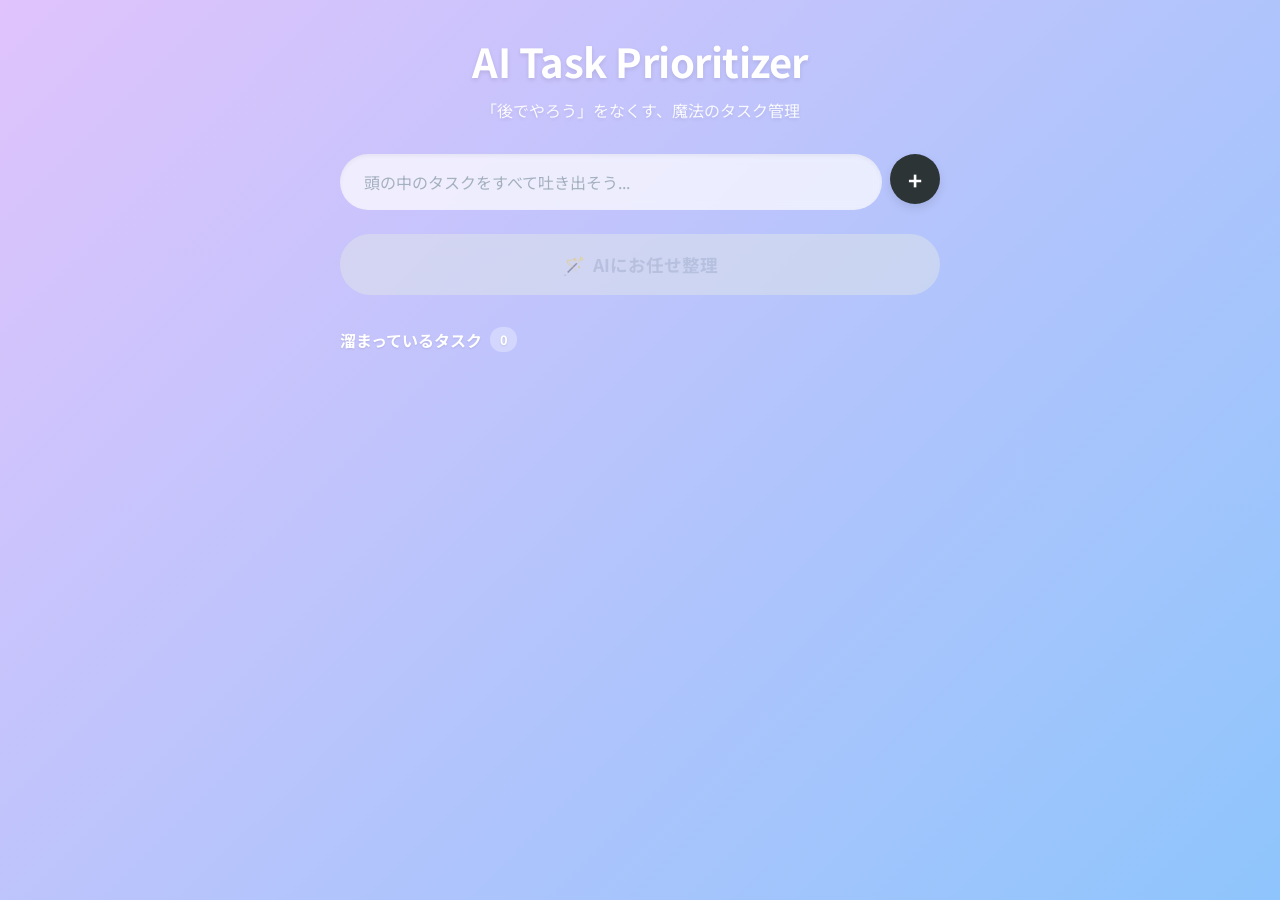
==== prototype/index.html @ 8d8c9c88 "feat(lecture3): プロトタイプv1の追加" ====
<!DOCTYPE html>
<html lang="ja">
<head>
    <meta charset="UTF-8">
    <meta name="viewport" content="width=device-width, initial-scale=1.0">
    <title>AI Task Prioritizer</title>
    <link rel="stylesheet" href="style.css">
    <link href="https://fonts.googleapis.com/css2?family=Noto+Sans+JP:wght@400;500;700&display=swap" rel="stylesheet">
</head>
<body>
    <div class="app-container">
        <header>
            <h1>AI Task Prioritizer</h1>
            <p class="subtitle">「後でやろう」をなくす、魔法のタスク管理</p>
        </header>

        <main>
            <!-- 1番やるべきことハイライト表示エリア -->
            <section id="focus-area" class="focus-area hidden">
                <h2>✨ 今すぐやるべきタスク ✨</h2>
                <div id="primary-task" class="primary-task-card">
                    <!-- JSでタスク名が挿入される -->
                </div>
                <button id="complete-primary-btn" class="btn primary-action">完了して次へ</button>
            </section>

            <!-- タスク入力エリア -->
            <section class="input-section">
                <form id="task-form">
                    <input type="text" id="task-input" placeholder="頭の中のタスクをすべて吐き出そう..." autocomplete="off">
                    <button type="submit" class="btn add-btn">+</button>
                </form>
            </section>

            <!-- アクションエリア -->
            <section class="action-section">
                <button id="ai-sort-btn" class="btn magic-btn" disabled>
                    <span class="magic-icon">🪄</span> AIにお任せ整理
                </button>
            </section>

            <!-- タスクリスト -->
            <section class="list-section">
                <h3>溜まっているタスク <span id="task-count" class="badge">0</span></h3>
                <ul id="task-list" class="task-list">
                    <!-- JSでタスクが追加される -->
                </ul>
            </section>
        </main>
    </div>

    <script src="app.js"></script>
</body>
</html>
---- prototype/style.css ----
:root {
    --bg-gradient-start: #e0c3fc;
    --bg-gradient-end: #8ec5fc;
    --glass-bg: rgba(255, 255, 255, 0.4);
    --glass-border: rgba(255, 255, 255, 0.6);
    --glass-shadow: 0 8px 32px 0 rgba(31, 38, 135, 0.15);
    --text-main: #2d3436;
    --text-muted: #636e72;
    --primary-color: #6c5ce7;
    --primary-hover: #5f27cd;
    --danger: #ff7675;
}

* {
    box-sizing: border-box;
    margin: 0;
    padding: 0;
}

body {
    font-family: 'Noto Sans JP', sans-serif;
    background: linear-gradient(135deg, var(--bg-gradient-start) 0%, var(--bg-gradient-end) 100%);
    background-attachment: fixed;
    color: var(--text-main);
    min-height: 100vh;
    display: flex;
    justify-content: center;
    align-items: flex-start;
    padding: 2rem 1rem;
}

/* 共通グラスモーフィズム */
.glass {
    background: var(--glass-bg);
    backdrop-filter: blur(12px);
    -webkit-backdrop-filter: blur(12px);
    border-radius: 16px;
    border: 1px solid var(--glass-border);
    box-shadow: var(--glass-shadow);
}

.app-container {
    width: 100%;
    max-width: 600px;
}

header {
    text-align: center;
    margin-bottom: 2rem;
    color: #fff;
    text-shadow: 0 2px 4px rgba(0,0,0,0.1);
}

header h1 {
    font-size: 2.5rem;
    font-weight: 700;
    margin-bottom: 0.5rem;
    letter-spacing: -0.5px;
}

.subtitle {
    font-size: 1rem;
    opacity: 0.9;
}

/* フォーカスエリア（一番大事なタスク） */
.focus-area {
    background: rgba(255, 255, 255, 0.85);
    border-radius: 20px;
    padding: 2rem;
    text-align: center;
    margin-bottom: 2rem;
    box-shadow: 0 20px 40px rgba(0,0,0,0.1);
    transform: translateY(0);
    transition: all 0.4s cubic-bezier(0.175, 0.885, 0.32, 1.275);
    border: 2px solid #fff;
}

.focus-area.hidden {
    display: none;
    opacity: 0;
    transform: translateY(-20px);
}

.focus-area h2 {
    color: var(--primary-color);
    font-size: 1.2rem;
    margin-bottom: 1.5rem;
}

.primary-task-card {
    font-size: 1.5rem;
    font-weight: 700;
    color: var(--text-main);
    margin-bottom: 1.5rem;
    word-break: break-all;
    line-height: 1.4;
}

/* 入力エリア */
.input-section form {
    display: flex;
    gap: 0.5rem;
    margin-bottom: 1.5rem;
}

#task-input {
    flex-grow: 1;
    padding: 1rem 1.5rem;
    border: none;
    border-radius: 50px;
    font-size: 1rem;
    background: rgba(255, 255, 255, 0.7);
    box-shadow: inset 0 2px 4px rgba(0,0,0,0.05);
    backdrop-filter: blur(5px);
    transition: all 0.3s ease;
    font-family: inherit;
    color: var(--text-main);
}

#task-input:focus {
    outline: none;
    background: rgba(255, 255, 255, 0.95);
    box-shadow: 0 0 0 3px rgba(108, 92, 231, 0.3);
}

#task-input::placeholder {
    color: #a4b0be;
}

/* ボタン類 */
.btn {
    cursor: pointer;
    border: none;
    border-radius: 50px;
    font-weight: 700;
    font-family: inherit;
    transition: all 0.2s ease;
}

.add-btn {
    width: 50px;
    height: 50px;
    border-radius: 50%;
    background: var(--text-main);
    color: white;
    font-size: 1.5rem;
    display: flex;
    align-items: center;
    justify-content: center;
    box-shadow: 0 4px 10px rgba(0,0,0,0.1);
}

.add-btn:hover {
    transform: scale(1.05);
    background: #000;
}

.action-section {
    text-align: center;
    margin-bottom: 2rem;
}

.magic-btn {
    background: linear-gradient(45deg, #FF9A9E 0%, #FECFEF 99%, #FECFEF 100%);
    color: #333;
    padding: 1rem 2rem;
    font-size: 1.1rem;
    border-radius: 50px;
    box-shadow: 0 8px 20px rgba(255, 154, 158, 0.4);
    width: 100%;
    display: flex;
    justify-content: center;
    align-items: center;
    gap: 0.5rem;
    border: 2px solid white;
}

.magic-btn:hover:not(:disabled) {
    transform: translateY(-2px);
    box-shadow: 0 10px 25px rgba(255, 154, 158, 0.6);
}

.magic-btn:disabled {
    opacity: 0.5;
    cursor: not-allowed;
    background: #dfe6e9;
    box-shadow: none;
    border-color: transparent;
    color: #b2bec3;
}

.primary-action {
    background: var(--primary-color);
    color: white;
    padding: 0.8rem 2rem;
    font-size: 1rem;
    box-shadow: 0 4px 15px rgba(108, 92, 231, 0.4);
}

.primary-action:hover {
    background: var(--primary-hover);
    transform: translateY(-2px);
}

/* タスクリスト */
.list-section h3 {
    font-size: 1rem;
    color: #fff;
    margin-bottom: 1rem;
    display: flex;
    align-items: center;
    gap: 0.5rem;
    text-shadow: 0 1px 2px rgba(0,0,0,0.1);
}

.badge {
    background: rgba(255,255,255,0.3);
    padding: 0.2rem 0.6rem;
    border-radius: 12px;
    font-size: 0.8rem;
}

.task-list {
    list-style: none;
    display: flex;
    flex-direction: column;
    gap: 0.8rem;
}

.task-item {
    background: rgba(255, 255, 255, 0.6);
    backdrop-filter: blur(10px);
    padding: 1rem 1.2rem;
    border-radius: 12px;
    display: flex;
    justify-content: space-between;
    align-items: center;
    border: 1px solid rgba(255, 255, 255, 0.8);
    box-shadow: 0 4px 6px rgba(0,0,0,0.05);
    transition: all 0.3s ease;
    animation: slideIn 0.3s ease-out forwards;
}

.task-item:hover {
    background: rgba(255, 255, 255, 0.8);
    transform: translateX(5px);
}

.task-content {
    flex-grow: 1;
    margin-right: 1rem;
    word-break: break-word;
    line-height: 1.4;
}

.delete-btn {
    background: transparent;
    border: none;
    color: #b2bec3;
    cursor: pointer;
    font-size: 1.2rem;
    width: 32px;
    height: 32px;
    border-radius: 50%;
    display: flex;
    align-items: center;
    justify-content: center;
    transition: all 0.2s;
}

.delete-btn:hover {
    background: rgba(255, 118, 117, 0.1);
    color: var(--danger);
}

/* アニメーション用クラス */
.highlight-anim {
    animation: pulse 1s infinite alternate;
}

.fade-out {
    animation: fadeOut 0.3s ease forwards;
}

@keyframes slideIn {
    from { opacity: 0; transform: translateY(10px); }
    to { opacity: 1; transform: translateY(0); }
}

@keyframes fadeOut {
    to { opacity: 0; transform: scale(0.9); }
}

@keyframes pulse {
    from { box-shadow: 0 0 0 0 rgba(108, 92, 231, 0.4); }
    to { box-shadow: 0 0 0 15px rgba(108, 92, 231, 0); }
}

/* 並び替え時のアニメーション補助 */
.sorting-flip {
    transition: transform 0.5s ease-in-out;
}
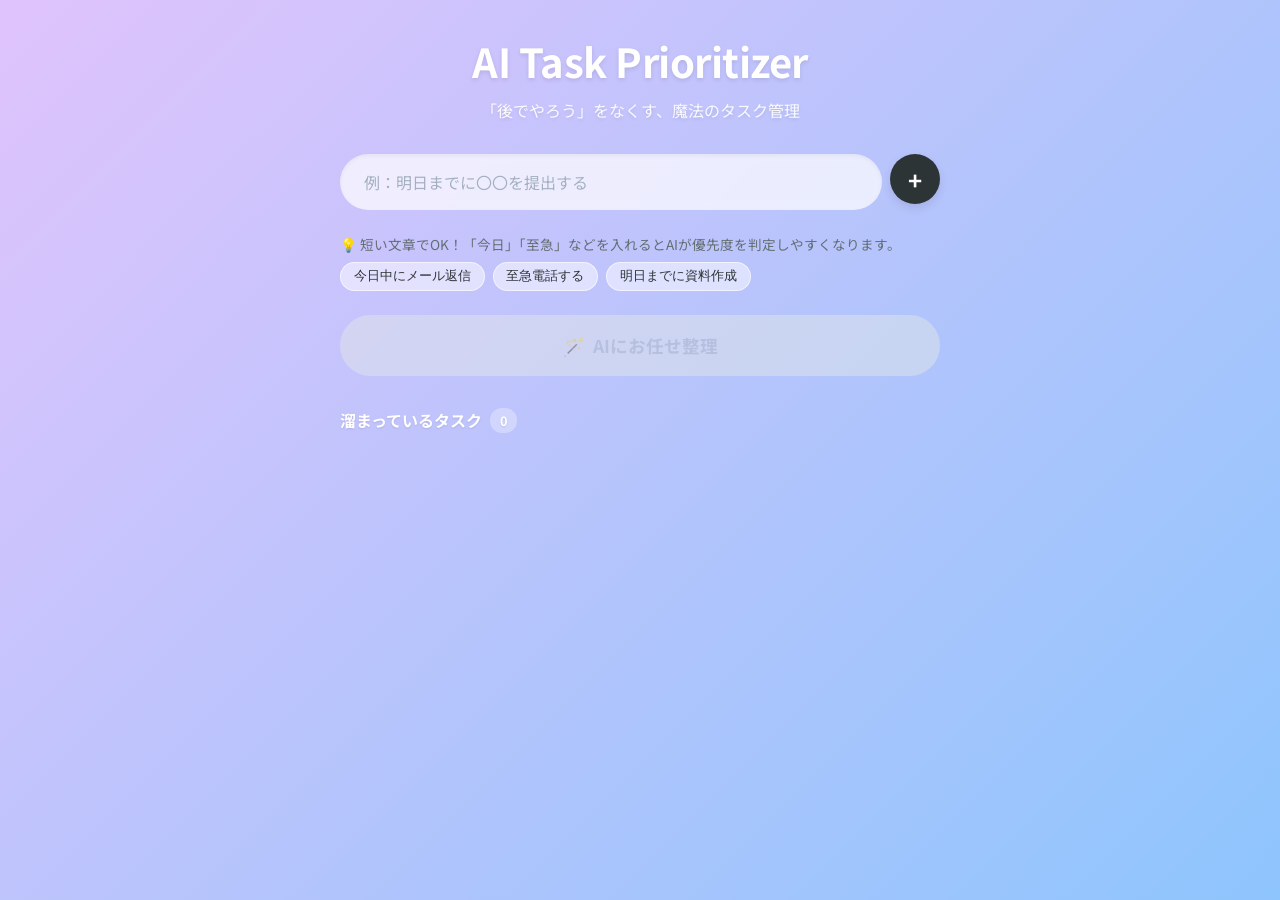
==== commit 8af6dadd: "feat(prototype): 予定入力のヒントとクイック追加ボタンを実装" ====
--- a/prototype/index.html
+++ b/prototype/index.html
@@ -27,9 +27,17 @@
             <!-- タスク入力エリア -->
             <section class="input-section">
                 <form id="task-form">
-                    <input type="text" id="task-input" placeholder="頭の中のタスクをすべて吐き出そう..." autocomplete="off">
+                    <input type="text" id="task-input" placeholder="例：明日までに〇〇を提出する" autocomplete="off">
                     <button type="submit" class="btn add-btn">+</button>
                 </form>
+                <div class="input-hints">
+                    <p class="hint-text">💡 短い文章でOK！「今日」「至急」などを入れるとAIが優先度を判定しやすくなります。</p>
+                    <div class="quick-adds">
+                        <button type="button" class="quick-tag">今日中にメール返信</button>
+                        <button type="button" class="quick-tag">至急電話する</button>
+                        <button type="button" class="quick-tag">明日までに資料作成</button>
+                    </div>
+                </div>
             </section>
 
             <!-- アクションエリア -->
--- a/prototype/style.css
+++ b/prototype/style.css
@@ -301,3 +301,38 @@
 .sorting-flip {
     transition: transform 0.5s ease-in-out;
 }
+
+/* ヒントとクイック追加タグ */
+.input-hints {
+    margin-bottom: 1.5rem;
+}
+
+.hint-text {
+    font-size: 0.85rem;
+    color: var(--text-muted);
+    margin-bottom: 0.5rem;
+}
+
+.quick-adds {
+    display: flex;
+    gap: 0.5rem;
+    flex-wrap: wrap;
+}
+
+.quick-tag {
+    background: rgba(255, 255, 255, 0.5);
+    border: 1px solid var(--glass-border);
+    padding: 0.3rem 0.8rem;
+    border-radius: 20px;
+    font-size: 0.8rem;
+    color: var(--text-main);
+    cursor: pointer;
+    transition: all 0.2s;
+}
+
+.quick-tag:hover {
+    background: rgba(255, 255, 255, 0.9);
+    transform: translateY(-1px);
+    box-shadow: 0 2px 5px rgba(0,0,0,0.05);
+}
+
